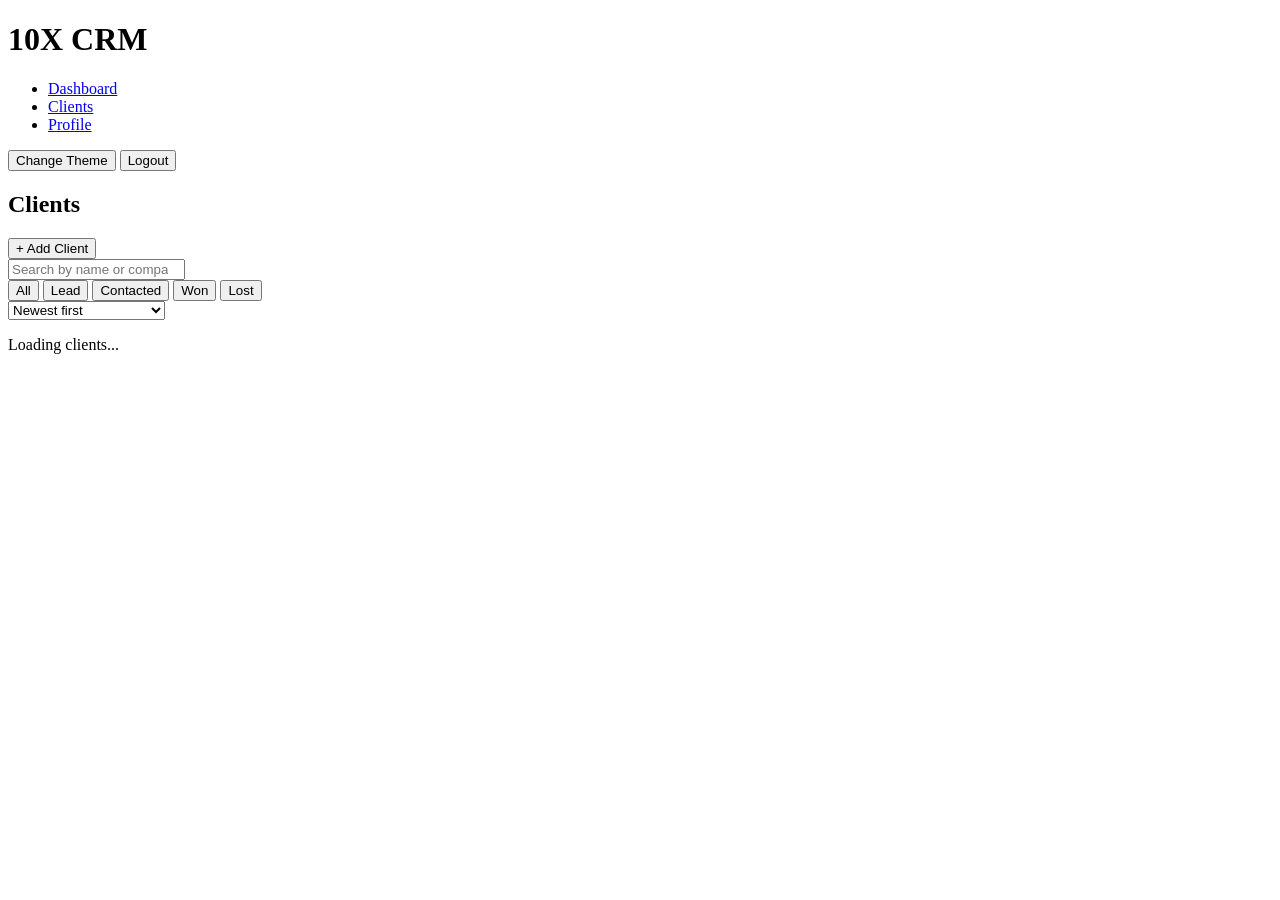
==== clients.html @ f39f8ba6 "add clients page structure and toolbar" ====
<!DOCTYPE html>
<html lang="en">

<head>
    <meta charset="UTF-8">
    <meta name="viewport" content="width=device-width, initial-scale=1.0">

    <title>10X CRM - Clients</title>

    <link rel="stylesheet" href="css/style.css">
</head>

<body>

    <header class="header">
        <h1>10X CRM</h1>

        <nav>
            <ul>
                <li>
                    <a href="dashboard.html">Dashboard</a>
                </li>
                <li>
                    <a href="clients.html" class="active">Clients</a>
                </li>
                <li>
                    <a href="profile.html">Profile</a>
                </li>
            </ul>
        </nav>

        <button type="button" id="theme-toggle">
            Change Theme
        </button>

        <button type="button" id="logout-button">
            Logout
        </button>
    </header>

    <main class="clients-page">

        <section class="page-heading">
            <h2>Clients</h2>

            <button type="button" id="open-add-client-modal">
                + Add Client
            </button>
        </section>

        <section class="clients-toolbar">

            <input type="search" id="client-search" placeholder="Search by name or company">

            <div class="filter-buttons">
                <button type="button" class="filter-button active" data-status="All">
                    All
                </button>

                <button type="button" class="filter-button" data-status="Lead">
                    Lead
                </button>

                <button type="button" class="filter-button" data-status="Contacted">
                    Contacted
                </button>

                <button type="button" class="filter-button" data-status="Won">
                    Won
                </button>

                <button type="button" class="filter-button" data-status="Lost">
                    Lost
                </button>
            </div>

            <select id="client-sort">
                <option value="newest">Newest first</option>
                <option value="name">Name A-Z</option>
                <option value="deal-value">Deal value: high to low</option>
            </select>

        </section>

        <section id="clients-list">
            <p>Loading clients...</p>
        </section>

    </main>

    <script src="js/guard.js"></script>
    <script src="js/common.js"></script>
    <script src="js/data.js"></script>
    <script src="js/clients.js"></script>

</body>

</html>
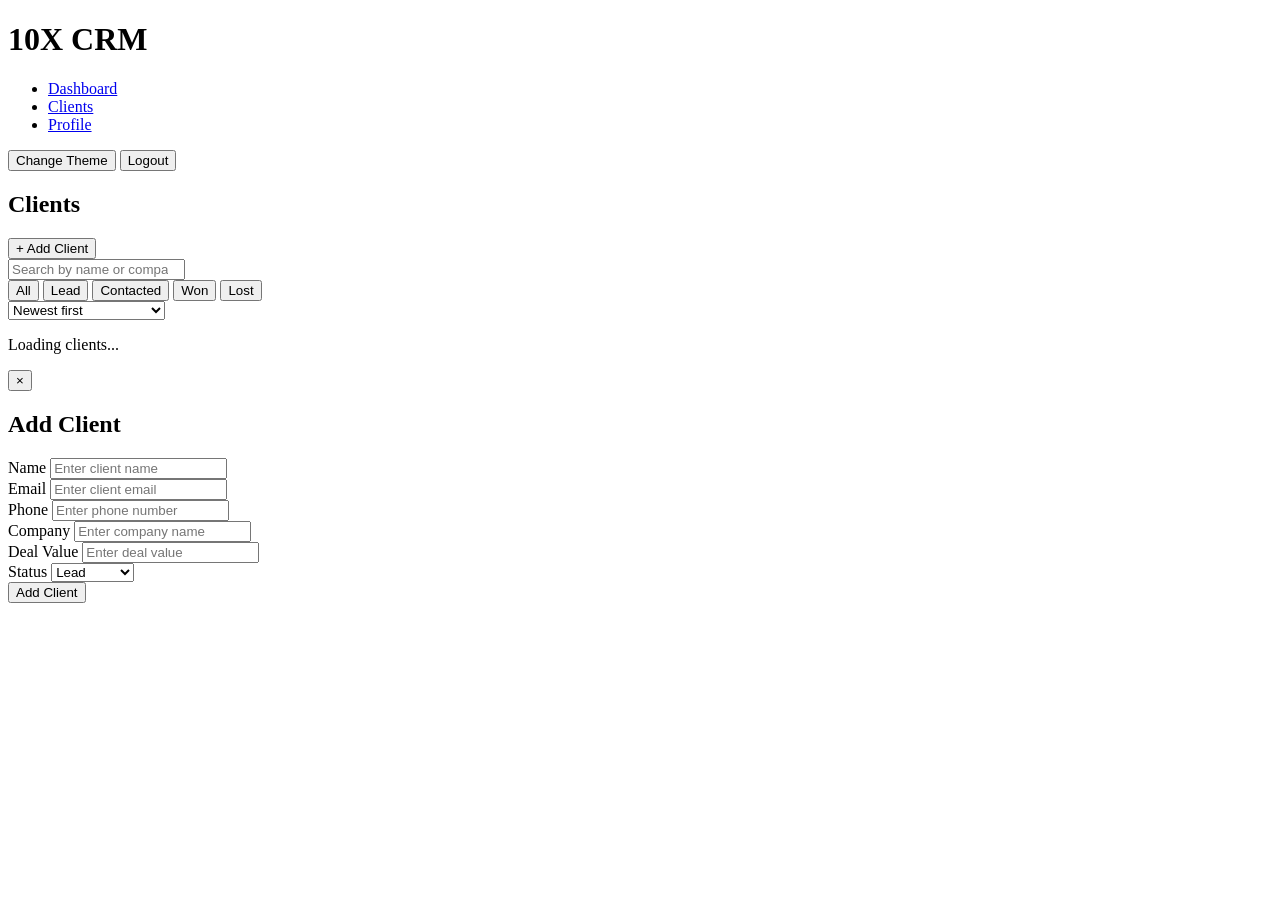
==== commit 4dece6af: "add client modal" ====
--- a/clients.html
+++ b/clients.html
@@ -20,9 +20,11 @@
                 <li>
                     <a href="dashboard.html">Dashboard</a>
                 </li>
+
                 <li>
                     <a href="clients.html" class="active">Clients</a>
                 </li>
+
                 <li>
                     <a href="profile.html">Profile</a>
                 </li>
@@ -53,6 +55,7 @@
             <input type="search" id="client-search" placeholder="Search by name or company">
 
             <div class="filter-buttons">
+
                 <button type="button" class="filter-button active" data-status="All">
                     All
                 </button>
@@ -72,6 +75,7 @@
                 <button type="button" class="filter-button" data-status="Lost">
                     Lost
                 </button>
+
             </div>
 
             <select id="client-sort">
@@ -88,6 +92,72 @@
 
     </main>
 
+    <div class="modal hidden" id="add-client-modal">
+
+        <div class="modal-content">
+
+            <button type="button" class="close-modal-button" id="close-add-client-modal" aria-label="Close modal">
+                ×
+            </button>
+
+            <h2>Add Client</h2>
+
+            <form id="client-form" novalidate>
+
+                <div class="form-group">
+                    <label for="client-name">Name</label>
+
+                    <input type="text" id="client-name" name="name" placeholder="Enter client name">
+                </div>
+
+                <div class="form-group">
+                    <label for="client-email">Email</label>
+
+                    <input type="email" id="client-email" name="email" placeholder="Enter client email">
+                </div>
+
+                <div class="form-group">
+                    <label for="client-phone">Phone</label>
+
+                    <input type="tel" id="client-phone" name="phone" placeholder="Enter phone number">
+                </div>
+
+                <div class="form-group">
+                    <label for="client-company">Company</label>
+
+                    <input type="text" id="client-company" name="company" placeholder="Enter company name">
+                </div>
+
+                <div class="form-group">
+                    <label for="client-deal-value">Deal Value</label>
+
+                    <input type="number" id="client-deal-value" name="dealValue" placeholder="Enter deal value" min="0"
+                        step="1">
+                </div>
+
+                <div class="form-group">
+                    <label for="client-status">Status</label>
+
+                    <select id="client-status" name="status">
+                        <option value="Lead">Lead</option>
+                        <option value="Contacted">Contacted</option>
+                        <option value="Won">Won</option>
+                        <option value="Lost">Lost</option>
+                    </select>
+                </div>
+
+                <button type="submit">
+                    Add Client
+                </button>
+
+            </form>
+
+        </div>
+
+    </div>
+
+    <div class="toast" id="toast" role="status" aria-live="polite"></div>
+
     <script src="js/guard.js"></script>
     <script src="js/common.js"></script>
     <script src="js/data.js"></script>
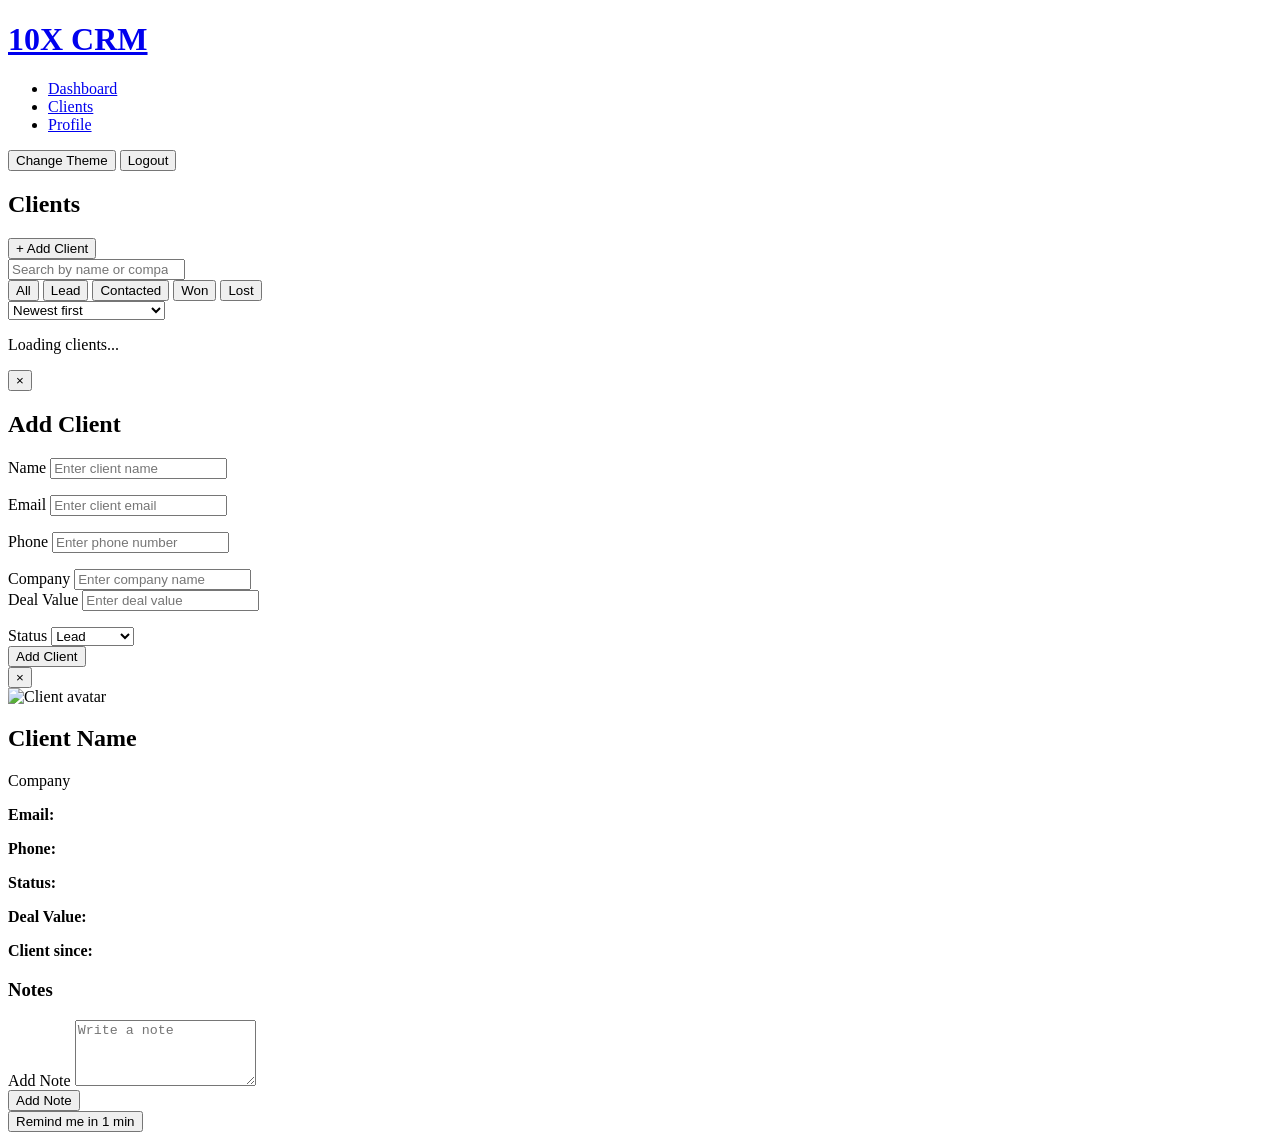
==== commit f0e0ea7d: "finalize html page structure" ====
--- a/clients.html
+++ b/clients.html
@@ -13,20 +13,31 @@
 <body>
 
     <header class="header">
-        <h1>10X CRM</h1>
-
-        <nav>
+
+        <h1>
+            <a href="dashboard.html" class="logo">
+                10X CRM
+            </a>
+        </h1>
+
+        <nav aria-label="Main navigation">
             <ul>
                 <li>
-                    <a href="dashboard.html">Dashboard</a>
+                    <a href="dashboard.html">
+                        Dashboard
+                    </a>
                 </li>
 
                 <li>
-                    <a href="clients.html" class="active">Clients</a>
+                    <a href="clients.html" class="active">
+                        Clients
+                    </a>
                 </li>
 
                 <li>
-                    <a href="profile.html">Profile</a>
+                    <a href="profile.html">
+                        Profile
+                    </a>
                 </li>
             </ul>
         </nav>
@@ -38,21 +49,24 @@
         <button type="button" id="logout-button">
             Logout
         </button>
+
     </header>
 
     <main class="clients-page">
 
         <section class="page-heading">
+
             <h2>Clients</h2>
 
             <button type="button" id="open-add-client-modal">
                 + Add Client
             </button>
+
         </section>
 
         <section class="clients-toolbar">
 
-            <input type="search" id="client-search" placeholder="Search by name or company">
+            <input type="search" id="client-search" placeholder="Search by name or company" aria-label="Search clients">
 
             <div class="filter-buttons">
 
@@ -78,21 +92,31 @@
 
             </div>
 
-            <select id="client-sort">
-                <option value="newest">Newest first</option>
-                <option value="name">Name A-Z</option>
-                <option value="deal-value">Deal value: high to low</option>
+            <select id="client-sort" aria-label="Sort clients">
+
+                <option value="newest">
+                    Newest first
+                </option>
+
+                <option value="name">
+                    Name A-Z
+                </option>
+
+                <option value="deal-value">
+                    Deal value: high to low
+                </option>
+
             </select>
 
         </section>
 
-        <section id="clients-list">
+        <section id="clients-list" aria-live="polite">
             <p>Loading clients...</p>
         </section>
 
     </main>
 
-    <div class="modal hidden" id="add-client-modal">
+    <div class="modal hidden" id="add-client-modal" role="dialog" aria-modal="true" aria-labelledby="add-client-title">
 
         <div class="modal-content">
 
@@ -100,50 +124,97 @@
                 ×
             </button>
 
-            <h2>Add Client</h2>
+            <h2 id="add-client-title">
+                Add Client
+            </h2>
 
             <form id="client-form" novalidate>
 
                 <div class="form-group">
-                    <label for="client-name">Name</label>
+
+                    <label for="client-name">
+                        Name
+                    </label>
 
                     <input type="text" id="client-name" name="name" placeholder="Enter client name">
-                </div>
-
-                <div class="form-group">
-                    <label for="client-email">Email</label>
+
+                    <p class="field-error" id="client-name-error"></p>
+
+                </div>
+
+                <div class="form-group">
+
+                    <label for="client-email">
+                        Email
+                    </label>
 
                     <input type="email" id="client-email" name="email" placeholder="Enter client email">
-                </div>
-
-                <div class="form-group">
-                    <label for="client-phone">Phone</label>
+
+                    <p class="field-error" id="client-email-error"></p>
+
+                </div>
+
+                <div class="form-group">
+
+                    <label for="client-phone">
+                        Phone
+                    </label>
 
                     <input type="tel" id="client-phone" name="phone" placeholder="Enter phone number">
-                </div>
-
-                <div class="form-group">
-                    <label for="client-company">Company</label>
+
+                    <p class="field-error" id="client-phone-error"></p>
+
+                </div>
+
+                <div class="form-group">
+
+                    <label for="client-company">
+                        Company
+                    </label>
 
                     <input type="text" id="client-company" name="company" placeholder="Enter company name">
-                </div>
-
-                <div class="form-group">
-                    <label for="client-deal-value">Deal Value</label>
-
-                    <input type="number" id="client-deal-value" name="dealValue" placeholder="Enter deal value" min="0"
+
+                </div>
+
+                <div class="form-group">
+
+                    <label for="client-deal-value">
+                        Deal Value
+                    </label>
+
+                    <input type="number" id="client-deal-value" name="dealValue" placeholder="Enter deal value" min="1"
                         step="1">
-                </div>
-
-                <div class="form-group">
-                    <label for="client-status">Status</label>
+
+                    <p class="field-error" id="client-deal-value-error"></p>
+
+                </div>
+
+                <div class="form-group">
+
+                    <label for="client-status">
+                        Status
+                    </label>
 
                     <select id="client-status" name="status">
-                        <option value="Lead">Lead</option>
-                        <option value="Contacted">Contacted</option>
-                        <option value="Won">Won</option>
-                        <option value="Lost">Lost</option>
+
+                        <option value="Lead">
+                            Lead
+                        </option>
+
+                        <option value="Contacted">
+                            Contacted
+                        </option>
+
+                        <option value="Won">
+                            Won
+                        </option>
+
+                        <option value="Lost">
+                            Lost
+                        </option>
+
                     </select>
+
                 </div>
 
                 <button type="submit">
@@ -151,6 +222,92 @@
                 </button>
 
             </form>
+
+        </div>
+
+    </div>
+
+    <div class="modal hidden" id="client-details-modal" role="dialog" aria-modal="true"
+        aria-labelledby="client-details-title">
+
+        <div class="modal-content client-details-content">
+
+            <button type="button" class="close-modal-button" id="close-client-details-modal" aria-label="Close modal">
+                ×
+            </button>
+
+            <section class="client-details-header">
+
+                <img id="details-client-image" alt="Client avatar">
+
+                <div>
+
+                    <h2 id="client-details-title">
+                        Client Name
+                    </h2>
+
+                    <p id="details-client-company">
+                        Company
+                    </p>
+
+                </div>
+
+            </section>
+
+            <section class="client-details-information">
+
+                <p>
+                    <strong>Email:</strong>
+                    <span id="details-client-email"></span>
+                </p>
+
+                <p>
+                    <strong>Phone:</strong>
+                    <span id="details-client-phone"></span>
+                </p>
+
+                <p>
+                    <strong>Status:</strong>
+                    <span id="details-client-status"></span>
+                </p>
+
+                <p>
+                    <strong>Deal Value:</strong>
+                    <span id="details-client-deal-value"></span>
+                </p>
+
+                <p>
+                    <strong>Client since:</strong>
+                    <span id="details-client-created-at"></span>
+                </p>
+
+            </section>
+
+            <section class="client-notes-section">
+
+                <h3>Notes</h3>
+
+                <div id="client-notes-list"></div>
+
+                <div class="form-group">
+
+                    <label for="client-note">
+                        Add Note
+                    </label>
+
+                    <textarea id="client-note" name="note" placeholder="Write a note" rows="4"></textarea>
+
+                </div>
+
+                <button type="button" id="add-note-button">
+                    Add Note
+                </button>
+
+            </section>
+
+            <button type="button" id="reminder-button">
+                Remind me in 1 min
+            </button>
 
         </div>
 
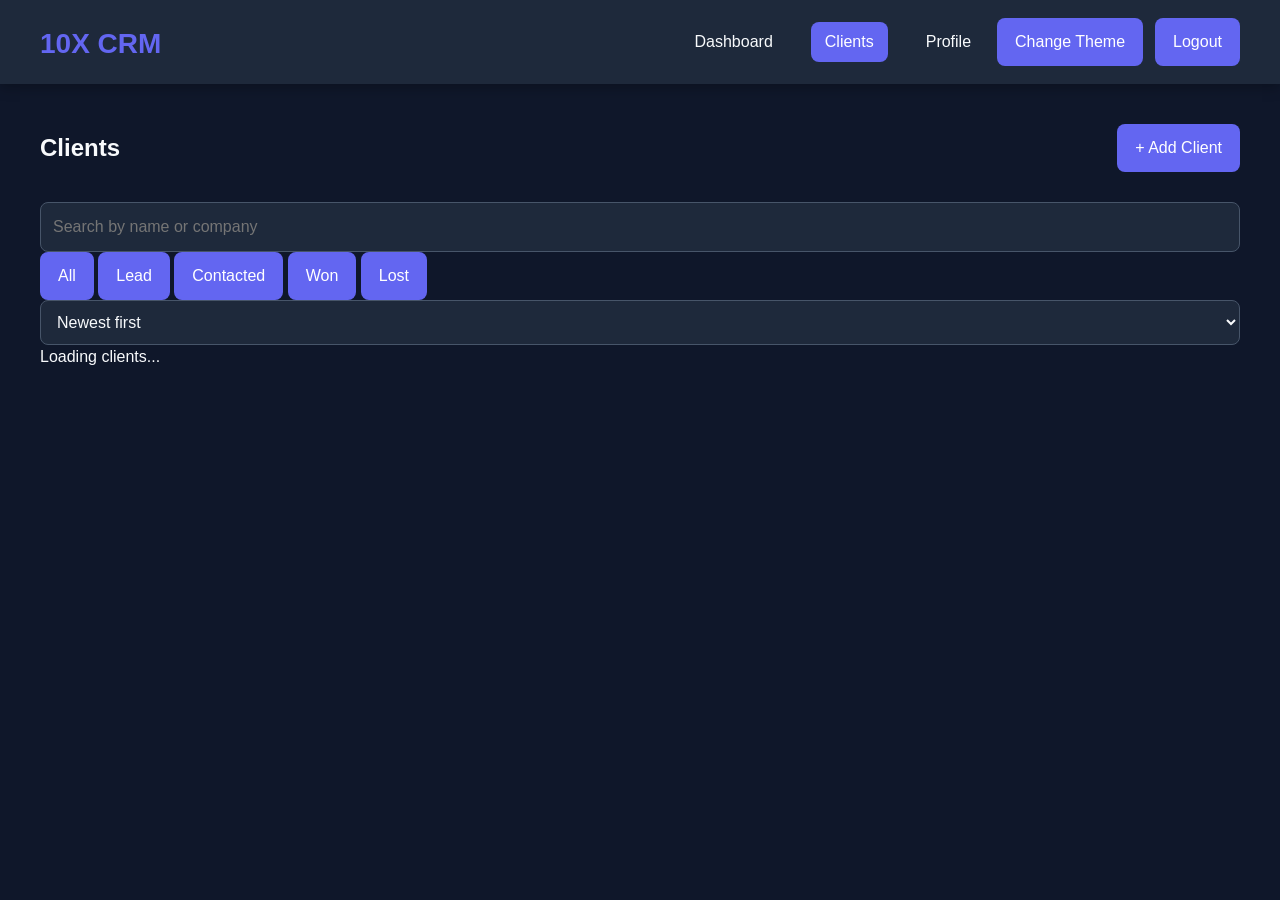
==== commit d673dd44: "refine html comments and shared styles" ====
--- a/clients.html
+++ b/clients.html
@@ -2,16 +2,21 @@
 <html lang="en">
 
 <head>
+
+    <!-- Page Information -->
     <meta charset="UTF-8">
     <meta name="viewport" content="width=device-width, initial-scale=1.0">
 
     <title>10X CRM - Clients</title>
 
+    <!-- Global Styles -->
     <link rel="stylesheet" href="css/style.css">
+
 </head>
 
 <body>
 
+    <!-- Protected Page Header -->
     <header class="header">
 
         <h1>
@@ -20,8 +25,11 @@
             </a>
         </h1>
 
+        <!-- Main Navigation -->
         <nav aria-label="Main navigation">
+
             <ul>
+
                 <li>
                     <a href="dashboard.html">
                         Dashboard
@@ -39,7 +47,9 @@
                         Profile
                     </a>
                 </li>
+
             </ul>
+
         </nav>
 
         <button type="button" id="theme-toggle">
@@ -52,8 +62,10 @@
 
     </header>
 
+    <!-- Clients Page -->
     <main class="clients-page">
 
+        <!-- Page Heading -->
         <section class="page-heading">
 
             <h2>Clients</h2>
@@ -64,6 +76,7 @@
 
         </section>
 
+        <!-- Clients Toolbar -->
         <section class="clients-toolbar">
 
             <input type="search" id="client-search" placeholder="Search by name or company" aria-label="Search clients">
@@ -110,12 +123,16 @@
 
         </section>
 
+        <!-- Clients List -->
         <section id="clients-list" aria-live="polite">
+
             <p>Loading clients...</p>
+
         </section>
 
     </main>
 
+    <!-- Add Client Modal -->
     <div class="modal hidden" id="add-client-modal" role="dialog" aria-modal="true" aria-labelledby="add-client-title">
 
         <div class="modal-content">
@@ -128,6 +145,7 @@
                 Add Client
             </h2>
 
+            <!-- Add Client Form -->
             <form id="client-form" novalidate>
 
                 <div class="form-group">
@@ -227,6 +245,7 @@
 
     </div>
 
+    <!-- Client Details Modal -->
     <div class="modal hidden" id="client-details-modal" role="dialog" aria-modal="true"
         aria-labelledby="client-details-title">
 
@@ -236,6 +255,7 @@
                 ×
             </button>
 
+            <!-- Client Details -->
             <section class="client-details-header">
 
                 <img id="details-client-image" alt="Client avatar">
@@ -283,6 +303,7 @@
 
             </section>
 
+            <!-- Client Notes -->
             <section class="client-notes-section">
 
                 <h3>Notes</h3>
@@ -313,8 +334,11 @@
 
     </div>
 
-    <div class="toast" id="toast" role="status" aria-live="polite"></div>
-
+    <!-- Toast Notification -->
+    <div class="toast" id="toast" role="status" aria-live="polite">
+    </div>
+
+    <!-- JavaScript Files -->
     <script src="js/guard.js"></script>
     <script src="js/common.js"></script>
     <script src="js/data.js"></script>
--- a/css/style.css
+++ b/css/style.css
@@ -0,0 +1,400 @@
+/* COLOR VARIABLES */
+
+:root {
+    --background-color: #0f172a;
+    --surface-color: #1e293b;
+    --surface-light-color: #334155;
+
+    --text-color: #f8fafc;
+    --muted-text-color: #94a3b8;
+
+    --primary-color: #6366f1;
+    --primary-hover-color: #4f46e5;
+
+    --success-color: #22c55e;
+    --error-color: #ef4444;
+    --warning-color: #f59e0b;
+
+    --border-color: #475569;
+    --shadow-color: rgba(0, 0, 0, 0.25);
+
+    --border-radius: 12px;
+}
+
+
+/* LIGHT THEME
+   Applied when body has .light-theme */
+
+body.light-theme {
+    --background-color: #f1f5f9;
+    --surface-color: #ffffff;
+    --surface-light-color: #e2e8f0;
+
+    --text-color: #0f172a;
+    --muted-text-color: #64748b;
+
+    --border-color: #cbd5e1;
+    --shadow-color: rgba(15, 23, 42, 0.12);
+}
+
+
+/* CSS RESET */
+
+* {
+    margin: 0;
+    padding: 0;
+    box-sizing: border-box;
+}
+
+
+/* GLOBAL PAGE STYLES */
+
+html {
+    font-family: Arial, Helvetica, sans-serif;
+}
+
+body {
+    min-height: 100vh;
+
+    background-color: var(--background-color);
+    color: var(--text-color);
+
+    line-height: 1.5;
+
+    transition:
+        background-color 0.3s ease,
+        color 0.3s ease;
+}
+
+a {
+    color: inherit;
+    text-decoration: none;
+}
+
+
+/* COMMON FORM FONT */
+
+button,
+input,
+select,
+textarea {
+    font: inherit;
+}
+
+
+/* COMMON BUTTON STYLES */
+
+button {
+    border: none;
+    border-radius: 8px;
+
+    padding: 12px 18px;
+
+    background-color: var(--primary-color);
+    color: #ffffff;
+
+    cursor: pointer;
+
+    transition:
+        background-color 0.2s ease,
+        transform 0.2s ease;
+}
+
+button:hover {
+    background-color: var(--primary-hover-color);
+}
+
+button:active {
+    transform: scale(0.98);
+}
+
+
+/* COMMON INPUT STYLES */
+
+input,
+select,
+textarea {
+    width: 100%;
+
+    border: 1px solid var(--border-color);
+    border-radius: 8px;
+
+    padding: 12px;
+
+    background-color: var(--surface-color);
+    color: var(--text-color);
+
+    outline: none;
+
+    transition:
+        border-color 0.2s ease,
+        box-shadow 0.2s ease;
+}
+
+input:focus,
+select:focus,
+textarea:focus {
+    border-color: var(--primary-color);
+
+    box-shadow:
+        0 0 0 3px rgba(99, 102, 241, 0.2);
+}
+
+textarea {
+    resize: vertical;
+}
+
+
+/* FORM GROUPS */
+
+.form-group {
+    display: flex;
+    flex-direction: column;
+
+    gap: 6px;
+}
+
+.form-group label {
+    font-weight: 600;
+}
+
+
+/* VALIDATION ERRORS */
+
+.field-error,
+.form-error {
+    min-height: 20px;
+
+    color: var(--error-color);
+
+    font-size: 14px;
+}
+
+.input-error,
+.input-error:focus {
+    border-color: var(--error-color);
+
+    box-shadow:
+        0 0 0 3px rgba(239, 68, 68, 0.2);
+}
+
+
+/* UTILITY CLASSES */
+
+.hidden {
+    display: none !important;
+}
+
+
+/* LOGIN AND SIGNUP PAGES */
+
+.auth-page {
+    min-height: 100vh;
+
+    display: flex;
+    justify-content: center;
+    align-items: center;
+
+    padding: 40px 20px;
+}
+
+.auth-card {
+    width: 100%;
+    max-width: 430px;
+
+    padding: 40px;
+
+    background-color: var(--surface-color);
+
+    border-radius: var(--border-radius);
+
+    box-shadow:
+        0 20px 40px var(--shadow-color);
+}
+
+.auth-card h1 {
+    margin-bottom: 30px;
+
+    text-align: center;
+
+    font-size: 32px;
+}
+
+.auth-card form {
+    display: flex;
+    flex-direction: column;
+
+    gap: 20px;
+}
+
+.auth-card button {
+    margin-top: 10px;
+}
+
+.auth-link {
+    margin-top: 24px;
+
+    text-align: center;
+
+    color: var(--muted-text-color);
+}
+
+.auth-link a {
+    color: var(--primary-color);
+
+    font-weight: 600;
+}
+
+.auth-link a:hover {
+    text-decoration: underline;
+}
+
+
+/*  TOAST NOTIFICATIONS */
+
+.toast {
+    position: fixed;
+
+    right: 24px;
+    bottom: 24px;
+
+    z-index: 1000;
+
+    min-width: 280px;
+    max-width: 360px;
+
+    padding: 16px 20px;
+
+    background-color: var(--surface-light-color);
+    color: var(--text-color);
+
+    border-radius: 10px;
+
+    box-shadow:
+        0 12px 30px var(--shadow-color);
+
+    opacity: 0;
+
+    pointer-events: none;
+
+    transform: translateY(20px);
+
+    transition:
+        opacity 0.3s ease,
+        transform 0.3s ease;
+}
+
+.toast.show {
+    opacity: 1;
+
+    pointer-events: auto;
+
+    transform: translateY(0);
+}
+
+.toast.success {
+    border-left: 5px solid var(--success-color);
+}
+
+.toast.error {
+    border-left: 5px solid var(--error-color);
+}
+
+
+/* PROTECTED PAGE HEADER */
+
+.header {
+    display: flex;
+    align-items: center;
+
+    gap: 12px;
+
+    padding: 18px 40px;
+
+    background-color: var(--surface-color);
+
+    box-shadow:
+        0 4px 12px var(--shadow-color);
+}
+
+.logo {
+    display: inline-block;
+
+    color: var(--primary-color);
+
+    font-size: 28px;
+    font-weight: bold;
+}
+
+.header nav {
+    margin-left: auto;
+}
+
+.header nav ul {
+    display: flex;
+    align-items: center;
+
+    gap: 24px;
+
+    list-style: none;
+}
+
+.header nav a {
+    display: inline-block;
+
+    padding: 8px 14px;
+
+    border-radius: 8px;
+
+    transition:
+        background-color 0.2s ease,
+        color 0.2s ease;
+}
+
+.header nav a:hover {
+    background-color: var(--surface-light-color);
+}
+
+.header nav a.active {
+    background-color: var(--primary-color);
+    color: #ffffff;
+}
+
+.header button {
+    flex-shrink: 0;
+}
+
+
+/* PROTECTED PAGE MAIN LAYOUT */
+
+.dashboard-page,
+.clients-page,
+.profile-page {
+    padding: 40px;
+}
+
+
+/* COMMON PAGE HEADING */
+
+.page-heading {
+    display: flex;
+    justify-content: space-between;
+    align-items: center;
+
+    gap: 20px;
+
+    margin-bottom: 30px;
+}
+
+
+/* COMMON SECTION HEADING */
+
+.section-heading {
+    display: flex;
+    justify-content: space-between;
+    align-items: center;
+
+    gap: 20px;
+
+    margin-bottom: 20px;
+}
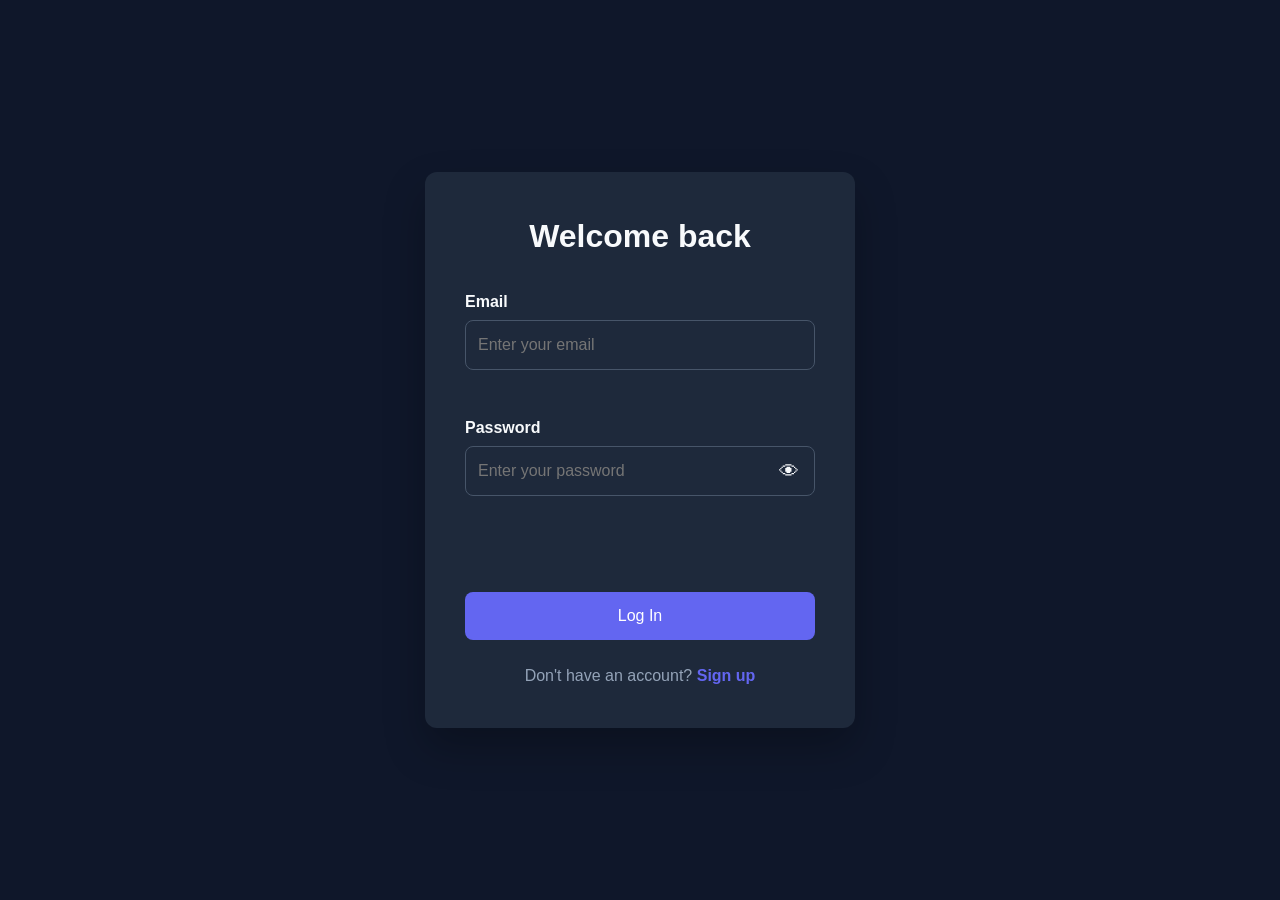
==== commit 481e5fcc: "Add advanced client sorting options" ====
--- a/clients.html
+++ b/clients.html
@@ -111,12 +111,24 @@
                     Newest first
                 </option>
 
-                <option value="name">
+                <option value="oldest">
+                    Oldest first
+                </option>
+
+                <option value="name-az">
                     Name A-Z
                 </option>
 
-                <option value="deal-value">
+                <option value="name-za">
+                    Name Z-A
+                </option>
+
+                <option value="deal-high">
                     Deal value: high to low
+                </option>
+
+                <option value="deal-low">
+                    Deal value: low to high
                 </option>
 
             </select>
--- a/css/style.css
+++ b/css/style.css
@@ -179,6 +179,54 @@
 }
 
 
+/* PASSWORD VISIBILITY */
+
+.password-wrapper {
+    position: relative;
+}
+
+.password-wrapper input {
+    width: 100%;
+    padding-right: 55px;
+}
+
+.password-toggle {
+    position: absolute;
+    top: 50%;
+    right: 16px;
+
+    transform: translateY(-50%);
+
+    display: flex;
+    align-items: center;
+    justify-content: center;
+
+    width: auto;
+    height: auto;
+
+    margin: 0;
+    padding: 0;
+
+    border: none;
+
+    background-color: transparent;
+    color: var(--text-color);
+
+    font-size: 20px;
+    line-height: 1;
+
+    cursor: pointer;
+}
+
+.password-toggle:hover {
+    background-color: transparent;
+}
+
+.password-toggle:active {
+    transform: translateY(-50%) scale(0.95);
+}
+
+
 /* UTILITY CLASSES */
 
 .hidden {
@@ -231,6 +279,10 @@
     margin-top: 10px;
 }
 
+.auth-card .password-toggle {
+    margin-top: 0;
+}
+
 .auth-link {
     margin-top: 24px;
 
@@ -250,7 +302,7 @@
 }
 
 
-/*  TOAST NOTIFICATIONS */
+/* TOAST NOTIFICATIONS */
 
 .toast {
     position: fixed;
@@ -397,4 +449,676 @@
     gap: 20px;
 
     margin-bottom: 20px;
+}
+
+
+/* DASHBOARD PAGE */
+
+.welcome-section {
+    display: flex;
+    justify-content: space-between;
+    align-items: center;
+
+    gap: 20px;
+
+    margin-bottom: 30px;
+    padding: 24px;
+
+    background-color: var(--surface-color);
+
+    border-radius: var(--border-radius);
+
+    box-shadow:
+        0 8px 20px var(--shadow-color);
+}
+
+.welcome-section h2 {
+    margin-bottom: 8px;
+}
+
+.welcome-section p {
+    color: var(--muted-text-color);
+}
+
+#live-clock {
+    color: var(--primary-color);
+
+    font-size: 18px;
+    font-weight: 700;
+}
+
+
+/* DASHBOARD STATISTICS */
+
+.stats-section {
+    display: grid;
+    grid-template-columns: repeat(4, 1fr);
+
+    gap: 20px;
+
+    margin-bottom: 30px;
+}
+
+.stat-card {
+    padding: 24px;
+
+    background-color: var(--surface-color);
+
+    border-radius: var(--border-radius);
+
+    box-shadow:
+        0 8px 20px var(--shadow-color);
+}
+
+.stat-card h3 {
+    margin-bottom: 10px;
+
+    color: var(--muted-text-color);
+
+    font-size: 16px;
+}
+
+.stat-card p {
+    color: var(--primary-color);
+
+    font-size: 30px;
+    font-weight: 700;
+}
+
+
+/* PIPELINE OVERVIEW */
+
+.pipeline-overview {
+    margin-bottom: 30px;
+    padding: 24px;
+
+    background-color: var(--surface-color);
+
+    border-radius: var(--border-radius);
+
+    box-shadow:
+        0 8px 20px var(--shadow-color);
+}
+
+.pipeline-overview h2 {
+    margin-bottom: 20px;
+}
+
+.pipeline-list {
+    display: grid;
+    grid-template-columns: repeat(4, 1fr);
+
+    gap: 16px;
+}
+
+.pipeline-item {
+    padding: 18px;
+
+    background-color: var(--surface-light-color);
+
+    border-radius: 10px;
+
+    text-align: center;
+}
+
+.pipeline-item h3 {
+    margin-bottom: 8px;
+
+    color: var(--muted-text-color);
+
+    font-size: 15px;
+}
+
+.pipeline-item p {
+    font-size: 24px;
+    font-weight: 700;
+}
+
+
+/* RECENT CLIENTS */
+
+.recent-clients {
+    padding: 24px;
+
+    background-color: var(--surface-color);
+
+    border-radius: var(--border-radius);
+
+    box-shadow:
+        0 8px 20px var(--shadow-color);
+}
+
+.recent-clients h2 {
+    margin-bottom: 20px;
+}
+
+#recent-clients-list {
+    display: flex;
+    flex-direction: column;
+
+    gap: 12px;
+
+    margin-bottom: 20px;
+}
+
+.view-all-clients {
+    display: inline-block;
+
+    color: var(--primary-color);
+
+    font-weight: 600;
+}
+
+.view-all-clients:hover {
+    text-decoration: underline;
+}
+
+
+/* CLIENTS PAGE */
+
+.clients-toolbar {
+    display: grid;
+    grid-template-columns: 1.5fr auto auto;
+    align-items: center;
+
+    gap: 16px;
+
+    margin-bottom: 24px;
+    padding: 20px;
+
+    background-color: var(--surface-color);
+
+    border-radius: var(--border-radius);
+
+    box-shadow:
+        0 8px 20px var(--shadow-color);
+}
+
+.filter-buttons {
+    display: flex;
+    flex-wrap: wrap;
+
+    gap: 10px;
+}
+
+.filter-button {
+    padding: 10px 14px;
+
+    background-color: var(--surface-light-color);
+    color: var(--text-color);
+}
+
+.filter-button:hover {
+    background-color: var(--primary-hover-color);
+    color: #ffffff;
+}
+
+.filter-button.active {
+    background-color: var(--primary-color);
+    color: #ffffff;
+}
+
+#client-sort {
+    min-width: 190px;
+}
+
+#clients-list {
+    display: grid;
+    grid-template-columns: repeat(3, minmax(0, 1fr));
+
+    gap: 20px;
+}
+
+
+/* CLIENT CARDS */
+
+.client-card {
+    padding: 20px;
+
+    background-color: var(--surface-color);
+
+    border: 1px solid var(--border-color);
+    border-radius: var(--border-radius);
+
+    box-shadow:
+        0 8px 20px var(--shadow-color);
+
+    cursor: pointer;
+
+    transition:
+        transform 0.2s ease,
+        border-color 0.2s ease;
+}
+
+.client-card:hover {
+    border-color: var(--primary-color);
+
+    transform: translateY(-3px);
+}
+
+.client-card-header {
+    display: flex;
+    align-items: center;
+
+    gap: 14px;
+
+    margin-bottom: 16px;
+}
+
+.client-card img,
+.client-avatar {
+    width: 54px;
+    height: 54px;
+
+    border-radius: 50%;
+
+    object-fit: cover;
+
+    background-color: var(--surface-light-color);
+}
+
+.client-card h3 {
+    margin-bottom: 4px;
+}
+
+.client-card-company,
+.client-card-email {
+    color: var(--muted-text-color);
+}
+
+.client-card-email {
+    margin-bottom: 16px;
+
+    overflow-wrap: anywhere;
+}
+
+.client-card-footer {
+    display: flex;
+    justify-content: space-between;
+    align-items: center;
+
+    gap: 12px;
+}
+
+.client-deal-value {
+    font-size: 18px;
+    font-weight: 700;
+}
+
+.client-status-select {
+    width: auto;
+    min-width: 125px;
+}
+
+.delete-client-button {
+    background-color: var(--error-color);
+}
+
+.delete-client-button:hover {
+    background-color: #dc2626;
+}
+
+
+/* STATUS BADGES */
+
+.status-badge {
+    display: inline-block;
+
+    padding: 5px 10px;
+
+    border-radius: 999px;
+
+    font-size: 13px;
+    font-weight: 700;
+}
+
+.status-lead {
+    background-color: rgba(99, 102, 241, 0.18);
+    color: #818cf8;
+}
+
+.status-contacted {
+    background-color: rgba(245, 158, 11, 0.18);
+    color: var(--warning-color);
+}
+
+.status-won {
+    background-color: rgba(34, 197, 94, 0.18);
+    color: var(--success-color);
+}
+
+.status-lost {
+    background-color: rgba(239, 68, 68, 0.18);
+    color: var(--error-color);
+}
+
+
+/* MODALS */
+
+.modal {
+    position: fixed;
+    inset: 0;
+
+    z-index: 900;
+
+    display: flex;
+    justify-content: center;
+    align-items: center;
+
+    padding: 24px;
+
+    background-color: rgba(15, 23, 42, 0.72);
+}
+
+.modal-content {
+    position: relative;
+
+    width: 100%;
+    max-width: 560px;
+    max-height: 90vh;
+
+    padding: 28px;
+
+    overflow-y: auto;
+
+    background-color: var(--surface-color);
+
+    border-radius: var(--border-radius);
+
+    box-shadow:
+        0 24px 60px var(--shadow-color);
+}
+
+.modal-content h2 {
+    margin-bottom: 24px;
+}
+
+.modal-content form {
+    display: flex;
+    flex-direction: column;
+
+    gap: 18px;
+}
+
+.close-modal-button {
+    position: absolute;
+
+    top: 14px;
+    right: 14px;
+
+    width: 38px;
+    height: 38px;
+
+    display: flex;
+    justify-content: center;
+    align-items: center;
+
+    padding: 0;
+
+    background-color: var(--surface-light-color);
+    color: var(--text-color);
+
+    font-size: 24px;
+}
+
+.close-modal-button:hover {
+    background-color: var(--error-color);
+    color: #ffffff;
+}
+
+
+/* CLIENT DETAILS MODAL */
+
+.client-details-content {
+    max-width: 680px;
+}
+
+.client-details-header {
+    display: flex;
+    align-items: center;
+
+    gap: 18px;
+
+    margin-bottom: 24px;
+}
+
+.client-details-header img {
+    width: 80px;
+    height: 80px;
+
+    border-radius: 50%;
+
+    object-fit: cover;
+
+    background-color: var(--surface-light-color);
+}
+
+.client-details-header p {
+    color: var(--muted-text-color);
+}
+
+.client-details-information {
+    display: grid;
+    grid-template-columns: repeat(2, minmax(0, 1fr));
+
+    gap: 14px;
+
+    margin-bottom: 28px;
+}
+
+.client-notes-section {
+    margin-bottom: 20px;
+}
+
+.client-notes-section h3 {
+    margin-bottom: 14px;
+}
+
+#client-notes-list {
+    display: flex;
+    flex-direction: column;
+
+    gap: 10px;
+
+    margin-bottom: 18px;
+}
+
+.client-note-item {
+    padding: 12px;
+
+    background-color: var(--surface-light-color);
+
+    border-radius: 8px;
+}
+
+.client-note-item p {
+    margin-bottom: 6px;
+}
+
+.client-note-item time {
+    color: var(--muted-text-color);
+
+    font-size: 13px;
+}
+
+
+/* PROFILE PAGE */
+
+.profile-information {
+    display: flex;
+    align-items: center;
+
+    gap: 24px;
+
+    margin-bottom: 30px;
+    padding: 24px;
+
+    background-color: var(--surface-color);
+
+    border-radius: var(--border-radius);
+
+    box-shadow:
+        0 8px 20px var(--shadow-color);
+}
+
+.profile-avatar {
+    width: 90px;
+    height: 90px;
+
+    display: flex;
+    justify-content: center;
+    align-items: center;
+
+    border-radius: 50%;
+
+    background-color: var(--primary-color);
+    color: #ffffff;
+
+    font-size: 32px;
+    font-weight: 700;
+
+    flex-shrink: 0;
+}
+
+.profile-details h2 {
+    margin-bottom: 8px;
+}
+
+.profile-details p {
+    margin-bottom: 6px;
+
+    color: var(--muted-text-color);
+}
+
+.profile-section {
+    margin-bottom: 30px;
+    padding: 24px;
+
+    background-color: var(--surface-color);
+
+    border-radius: var(--border-radius);
+
+    box-shadow:
+        0 8px 20px var(--shadow-color);
+}
+
+.profile-section h2 {
+    margin-bottom: 20px;
+}
+
+.profile-section form {
+    display: flex;
+    flex-direction: column;
+
+    gap: 18px;
+}
+
+
+/* DANGER ZONE */
+
+.danger-zone {
+    border: 2px solid var(--error-color);
+}
+
+.danger-zone p {
+    margin-bottom: 20px;
+
+    color: var(--muted-text-color);
+}
+
+#reset-crm-data {
+    background-color: var(--error-color);
+}
+
+#reset-crm-data:hover {
+    background-color: #dc2626;
+}
+
+
+/* RESPONSIVE DESIGN */
+
+@media (max-width: 1024px) {
+
+    .stats-section,
+    .pipeline-list,
+    #clients-list {
+        grid-template-columns: repeat(2, 1fr);
+    }
+
+    .clients-toolbar {
+        grid-template-columns: 1fr;
+    }
+
+    .header {
+        flex-wrap: wrap;
+    }
+
+    .header nav {
+        width: 100%;
+        margin-left: 0;
+    }
+
+    .header nav ul {
+        justify-content: center;
+        flex-wrap: wrap;
+    }
+}
+
+@media (max-width: 768px) {
+
+    .welcome-section,
+    .profile-information,
+    .client-details-header {
+        flex-direction: column;
+        align-items: flex-start;
+    }
+
+    .stats-section,
+    .pipeline-list,
+    #clients-list,
+    .client-details-information {
+        grid-template-columns: 1fr;
+    }
+
+    .page-heading {
+        flex-direction: column;
+        align-items: stretch;
+    }
+
+    .dashboard-page,
+    .clients-page,
+    .profile-page {
+        padding: 20px;
+    }
+
+    .modal-content {
+        padding: 20px;
+    }
+
+    .auth-card {
+        padding: 28px;
+    }
+}
+
+@media (max-width: 480px) {
+
+    .header {
+        padding: 16px;
+    }
+
+    .header button {
+        width: 100%;
+    }
+
+    .logo {
+        font-size: 24px;
+    }
+
+    .toast {
+        right: 16px;
+        left: 16px;
+
+        min-width: auto;
+        max-width: none;
+    }
 }
